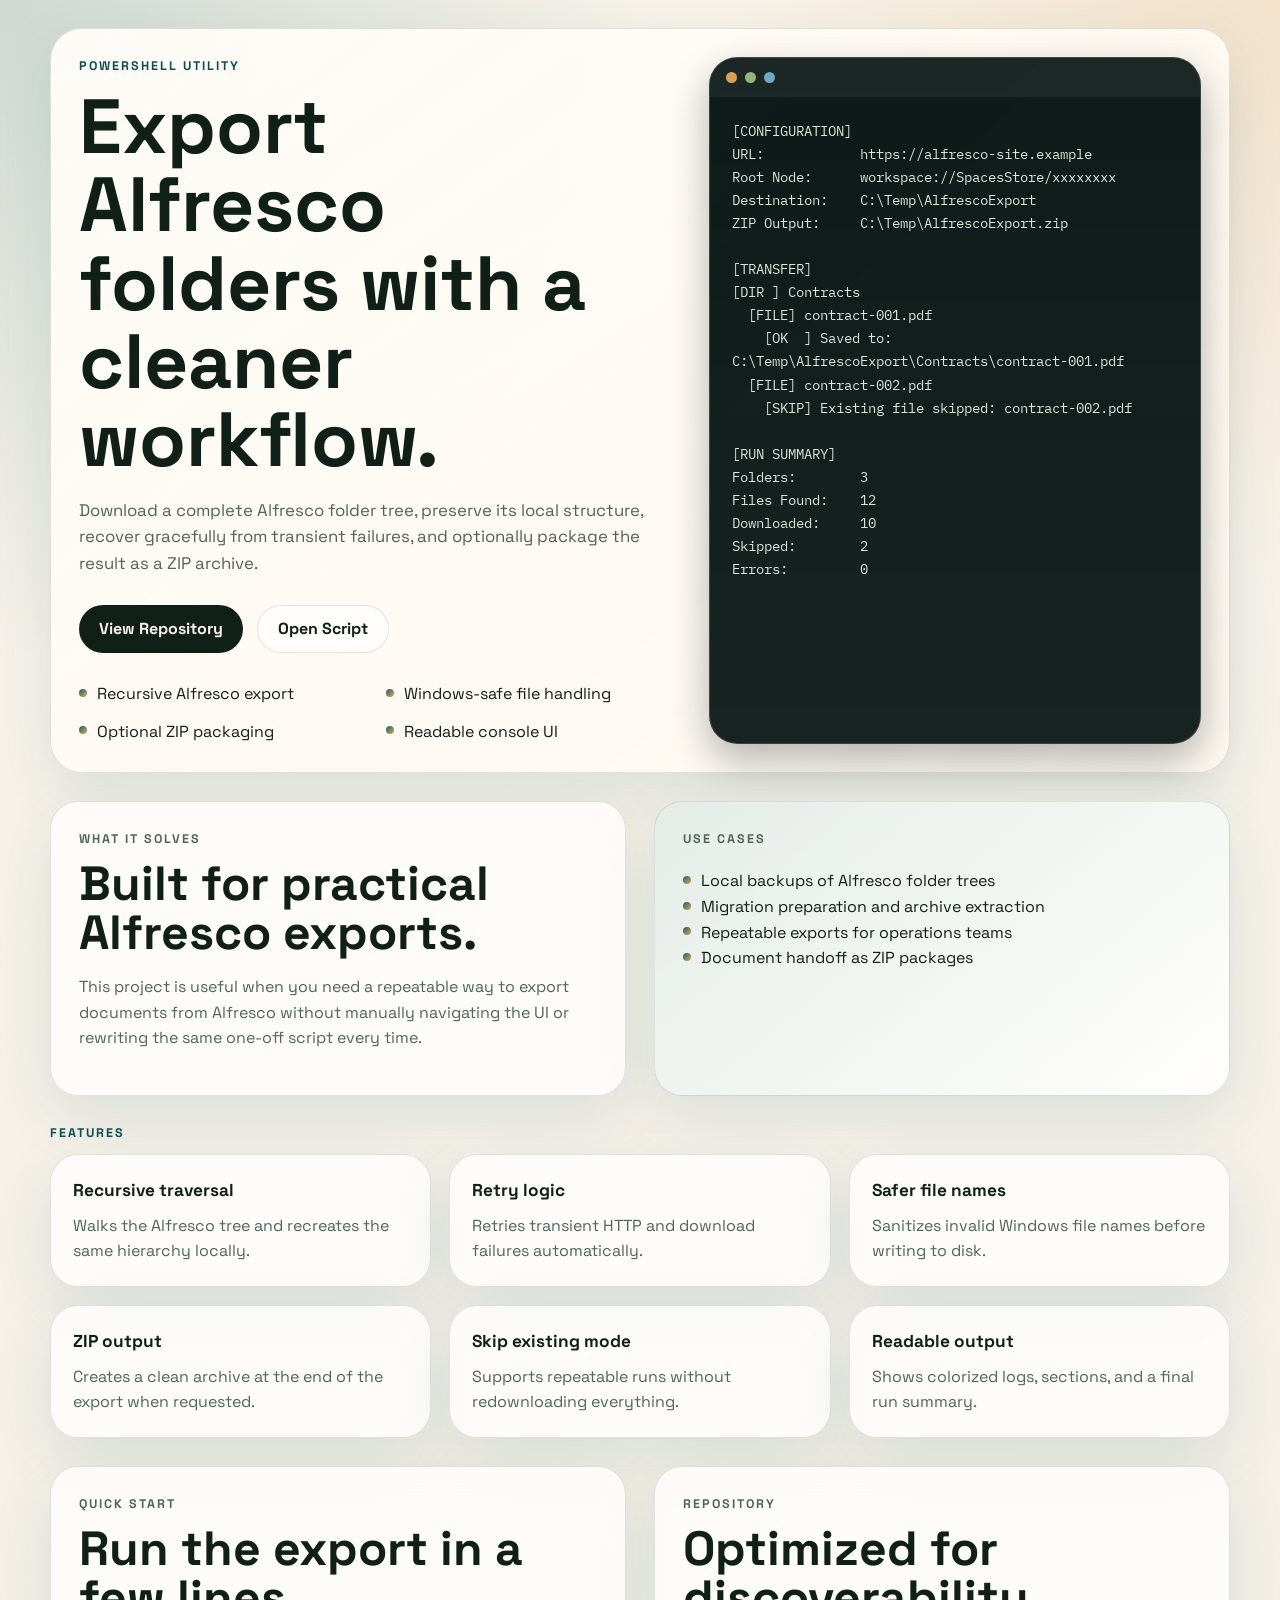
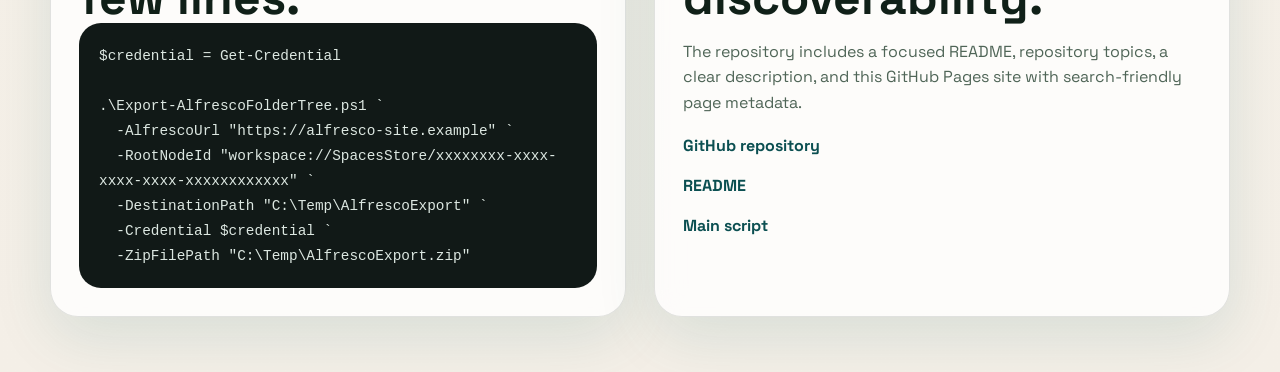
==== docs/index.html @ 6d2b9424 "Add GitHub Pages landing page for discoverability" ====
<!DOCTYPE html>
<html lang="en">
<head>
  <meta charset="utf-8">
  <meta name="viewport" content="width=device-width, initial-scale=1">
  <title>ExportAlfrescoTree | PowerShell Alfresco Export Script</title>
  <meta name="description" content="PowerShell script to export an Alfresco folder tree with preserved structure, retry logic, Windows-safe file names, and optional ZIP packaging.">
  <meta name="robots" content="index,follow,max-image-preview:large">
  <link rel="canonical" href="https://os3rvno.github.io/ExportAlfrescoTree/">
  <meta property="og:type" content="website">
  <meta property="og:title" content="ExportAlfrescoTree">
  <meta property="og:description" content="Export an Alfresco folder tree with PowerShell, preserve the structure locally, and optionally package it as ZIP.">
  <meta property="og:url" content="https://os3rvno.github.io/ExportAlfrescoTree/">
  <meta property="og:site_name" content="ExportAlfrescoTree">
  <meta name="twitter:card" content="summary_large_image">
  <meta name="twitter:title" content="ExportAlfrescoTree">
  <meta name="twitter:description" content="PowerShell script for exporting Alfresco folder trees with retries, clean logs, and optional ZIP output.">
  <link rel="preconnect" href="https://fonts.googleapis.com">
  <link rel="preconnect" href="https://fonts.gstatic.com" crossorigin>
  <link href="https://fonts.googleapis.com/css2?family=Space+Grotesk:wght@400;500;700&family=IBM+Plex+Mono:wght@400;500&display=swap" rel="stylesheet">
  <link rel="stylesheet" href="styles.css">
  <script type="application/ld+json">
    {
      "@context": "https://schema.org",
      "@type": "SoftwareSourceCode",
      "name": "ExportAlfrescoTree",
      "codeRepository": "https://github.com/OS3RVNO/ExportAlfrescoTree",
      "license": "https://unlicense.org/",
      "programmingLanguage": "PowerShell",
      "runtimePlatform": "Windows PowerShell 5.1+, PowerShell 7+",
      "description": "PowerShell script to export an Alfresco folder tree with preserved structure, retry logic, safe file naming, and optional ZIP packaging.",
      "keywords": [
        "alfresco export",
        "powershell script",
        "alfresco backup",
        "rest api",
        "windows automation",
        "zip export"
      ],
      "author": {
        "@type": "Person",
        "name": "OS3RVNO"
      }
    }
  </script>
</head>
<body>
  <div class="site-shell">
    <header class="hero">
      <div class="hero-copy">
        <p class="eyebrow">PowerShell Utility</p>
        <h1>Export Alfresco folders with a cleaner workflow.</h1>
        <p class="lead">
          Download a complete Alfresco folder tree, preserve its local structure,
          recover gracefully from transient failures, and optionally package the
          result as a ZIP archive.
        </p>
        <div class="actions">
          <a class="button primary" href="https://github.com/OS3RVNO/ExportAlfrescoTree">View Repository</a>
          <a class="button secondary" href="https://github.com/OS3RVNO/ExportAlfrescoTree/blob/main/Export-AlfrescoFolderTree.ps1">Open Script</a>
        </div>
        <ul class="hero-points">
          <li>Recursive Alfresco export</li>
          <li>Windows-safe file handling</li>
          <li>Optional ZIP packaging</li>
          <li>Readable console UI</li>
        </ul>
      </div>

      <div class="hero-panel" aria-label="Console preview">
        <div class="terminal">
          <div class="terminal-bar">
            <span></span><span></span><span></span>
          </div>
          <pre>[CONFIGURATION]
URL:            https://alfresco-site.example
Root Node:      workspace://SpacesStore/xxxxxxxx
Destination:    C:\Temp\AlfrescoExport
ZIP Output:     C:\Temp\AlfrescoExport.zip

[TRANSFER]
[DIR ] Contracts
  [FILE] contract-001.pdf
    [OK  ] Saved to: C:\Temp\AlfrescoExport\Contracts\contract-001.pdf
  [FILE] contract-002.pdf
    [SKIP] Existing file skipped: contract-002.pdf

[RUN SUMMARY]
Folders:        3
Files Found:    12
Downloaded:     10
Skipped:        2
Errors:         0</pre>
        </div>
      </div>
    </header>

    <main>
      <section class="section grid-two">
        <article class="card">
          <p class="section-label">What It Solves</p>
          <h2>Built for practical Alfresco exports.</h2>
          <p>
            This project is useful when you need a repeatable way to export
            documents from Alfresco without manually navigating the UI or
            rewriting the same one-off script every time.
          </p>
        </article>

        <article class="card accent">
          <p class="section-label">Use Cases</p>
          <ul class="feature-list">
            <li>Local backups of Alfresco folder trees</li>
            <li>Migration preparation and archive extraction</li>
            <li>Repeatable exports for operations teams</li>
            <li>Document handoff as ZIP packages</li>
          </ul>
        </article>
      </section>

      <section class="section">
        <p class="section-label">Features</p>
        <div class="feature-grid">
          <article class="feature-card">
            <h3>Recursive traversal</h3>
            <p>Walks the Alfresco tree and recreates the same hierarchy locally.</p>
          </article>
          <article class="feature-card">
            <h3>Retry logic</h3>
            <p>Retries transient HTTP and download failures automatically.</p>
          </article>
          <article class="feature-card">
            <h3>Safer file names</h3>
            <p>Sanitizes invalid Windows file names before writing to disk.</p>
          </article>
          <article class="feature-card">
            <h3>ZIP output</h3>
            <p>Creates a clean archive at the end of the export when requested.</p>
          </article>
          <article class="feature-card">
            <h3>Skip existing mode</h3>
            <p>Supports repeatable runs without redownloading everything.</p>
          </article>
          <article class="feature-card">
            <h3>Readable output</h3>
            <p>Shows colorized logs, sections, and a final run summary.</p>
          </article>
        </div>
      </section>

      <section class="section grid-two">
        <article class="card">
          <p class="section-label">Quick Start</p>
          <h2>Run the export in a few lines.</h2>
          <pre class="code-block"><code>$credential = Get-Credential

.\Export-AlfrescoFolderTree.ps1 `
  -AlfrescoUrl "https://alfresco-site.example" `
  -RootNodeId "workspace://SpacesStore/xxxxxxxx-xxxx-xxxx-xxxx-xxxxxxxxxxxx" `
  -DestinationPath "C:\Temp\AlfrescoExport" `
  -Credential $credential `
  -ZipFilePath "C:\Temp\AlfrescoExport.zip"</code></pre>
        </article>

        <article class="card">
          <p class="section-label">Repository</p>
          <h2>Optimized for discoverability.</h2>
          <p>
            The repository includes a focused README, repository topics, a clear
            description, and this GitHub Pages site with search-friendly page metadata.
          </p>
          <div class="link-stack">
            <a href="https://github.com/OS3RVNO/ExportAlfrescoTree">GitHub repository</a>
            <a href="https://github.com/OS3RVNO/ExportAlfrescoTree/blob/main/README.md">README</a>
            <a href="https://github.com/OS3RVNO/ExportAlfrescoTree/blob/main/Export-AlfrescoFolderTree.ps1">Main script</a>
          </div>
        </article>
      </section>
    </main>
  </div>
</body>
</html>
---- docs/styles.css ----
:root {
  --bg: #f4efe7;
  --surface: rgba(255, 255, 255, 0.78);
  --surface-strong: #fffdf8;
  --ink: #102018;
  --muted: #4f6557;
  --line: rgba(16, 32, 24, 0.12);
  --accent: #116466;
  --accent-strong: #0b4f51;
  --warm: #e2a458;
  --shadow: 0 20px 60px rgba(17, 100, 102, 0.12);
}

* {
  box-sizing: border-box;
}

html {
  scroll-behavior: smooth;
}

body {
  margin: 0;
  min-height: 100vh;
  color: var(--ink);
  background:
    radial-gradient(circle at top left, rgba(17, 100, 102, 0.18), transparent 28%),
    radial-gradient(circle at top right, rgba(226, 164, 88, 0.22), transparent 24%),
    linear-gradient(180deg, #f8f3ea 0%, var(--bg) 100%);
  font-family: "Space Grotesk", sans-serif;
  line-height: 1.6;
}

a {
  color: inherit;
}

.site-shell {
  width: min(1180px, calc(100% - 32px));
  margin: 0 auto;
  padding: 28px 0 64px;
}

.hero {
  display: grid;
  grid-template-columns: 1.1fr 0.9fr;
  gap: 28px;
  align-items: stretch;
  padding: 28px;
  border: 1px solid var(--line);
  border-radius: 32px;
  background: linear-gradient(145deg, rgba(255, 253, 248, 0.94), rgba(255, 249, 241, 0.88));
  box-shadow: var(--shadow);
}

.eyebrow,
.section-label {
  margin: 0 0 10px;
  color: var(--accent-strong);
  font-size: 0.78rem;
  font-weight: 700;
  letter-spacing: 0.16em;
  text-transform: uppercase;
}

.hero h1,
.card h2 {
  margin: 0;
  line-height: 1.02;
}

.hero h1 {
  max-width: 11ch;
  font-size: clamp(2.6rem, 6vw, 5.6rem);
}

.lead {
  max-width: 62ch;
  margin: 18px 0 0;
  color: var(--muted);
  font-size: 1.05rem;
}

.actions {
  display: flex;
  flex-wrap: wrap;
  gap: 14px;
  margin-top: 28px;
}

.button {
  display: inline-flex;
  align-items: center;
  justify-content: center;
  min-height: 48px;
  padding: 0 20px;
  border-radius: 999px;
  text-decoration: none;
  font-weight: 700;
}

.button.primary {
  background: var(--ink);
  color: #f7f3ec;
}

.button.secondary {
  border: 1px solid var(--line);
  background: rgba(255, 255, 255, 0.7);
}

.hero-points {
  display: grid;
  grid-template-columns: repeat(2, minmax(0, 1fr));
  gap: 12px;
  padding: 0;
  margin: 28px 0 0;
  list-style: none;
}

.hero-points li,
.feature-list li {
  position: relative;
  padding-left: 18px;
}

.hero-points li::before,
.feature-list li::before {
  content: "";
  position: absolute;
  left: 0;
  top: 0.72em;
  width: 8px;
  height: 8px;
  border-radius: 50%;
  background: linear-gradient(135deg, var(--accent), var(--warm));
  transform: translateY(-50%);
}

.hero-panel {
  display: flex;
}

.terminal {
  width: 100%;
  border: 1px solid rgba(255, 255, 255, 0.18);
  border-radius: 28px;
  overflow: hidden;
  background:
    linear-gradient(180deg, rgba(10, 22, 20, 0.98), rgba(10, 22, 20, 0.94)),
    linear-gradient(140deg, rgba(17, 100, 102, 0.28), transparent 40%);
  box-shadow: 0 16px 40px rgba(6, 17, 17, 0.3);
}

.terminal-bar {
  display: flex;
  gap: 8px;
  padding: 14px 16px;
  background: rgba(255, 255, 255, 0.06);
}

.terminal-bar span {
  width: 11px;
  height: 11px;
  border-radius: 50%;
  background: #d8a054;
}

.terminal-bar span:nth-child(2) {
  background: #93b579;
}

.terminal-bar span:nth-child(3) {
  background: #6da9c0;
}

.terminal pre,
.code-block {
  margin: 0;
  white-space: pre-wrap;
  overflow: auto;
  font-family: "IBM Plex Mono", monospace;
}

.terminal pre {
  padding: 22px 22px 26px;
  color: #d8e7da;
  font-size: 0.9rem;
}

.section {
  margin-top: 28px;
}

.grid-two {
  display: grid;
  grid-template-columns: repeat(2, minmax(0, 1fr));
  gap: 28px;
}

.card,
.feature-card {
  border: 1px solid var(--line);
  border-radius: 28px;
  background: var(--surface);
  backdrop-filter: blur(14px);
  box-shadow: var(--shadow);
}

.card {
  padding: 28px;
}

.card.accent {
  background:
    linear-gradient(140deg, rgba(17, 100, 102, 0.11), rgba(255, 255, 255, 0.74)),
    var(--surface-strong);
}

.card h2 {
  font-size: clamp(1.8rem, 4vw, 3rem);
}

.card p {
  color: var(--muted);
}

.feature-list {
  margin: 18px 0 0;
  padding: 0;
  list-style: none;
}

.feature-grid {
  display: grid;
  grid-template-columns: repeat(3, minmax(0, 1fr));
  gap: 18px;
}

.feature-card {
  padding: 22px;
}

.feature-card h3 {
  margin: 0 0 8px;
  font-size: 1.08rem;
}

.feature-card p {
  margin: 0;
  color: var(--muted);
}

.code-block {
  padding: 20px;
  border-radius: 22px;
  background: #111917;
  color: #dce7e1;
  font-size: 0.9rem;
}

.link-stack {
  display: grid;
  gap: 14px;
  margin-top: 18px;
}

.link-stack a {
  text-decoration: none;
  font-weight: 700;
  color: var(--accent-strong);
}

@media (max-width: 960px) {
  .hero,
  .grid-two,
  .feature-grid {
    grid-template-columns: 1fr;
  }

  .hero h1 {
    max-width: none;
  }
}

@media (max-width: 640px) {
  .site-shell {
    width: min(100% - 20px, 1180px);
    padding-top: 20px;
  }

  .hero,
  .card,
  .feature-card {
    border-radius: 22px;
  }

  .hero {
    padding: 22px;
  }

  .hero-points {
    grid-template-columns: 1fr;
  }

  .actions {
    flex-direction: column;
  }

  .button {
    width: 100%;
  }
}
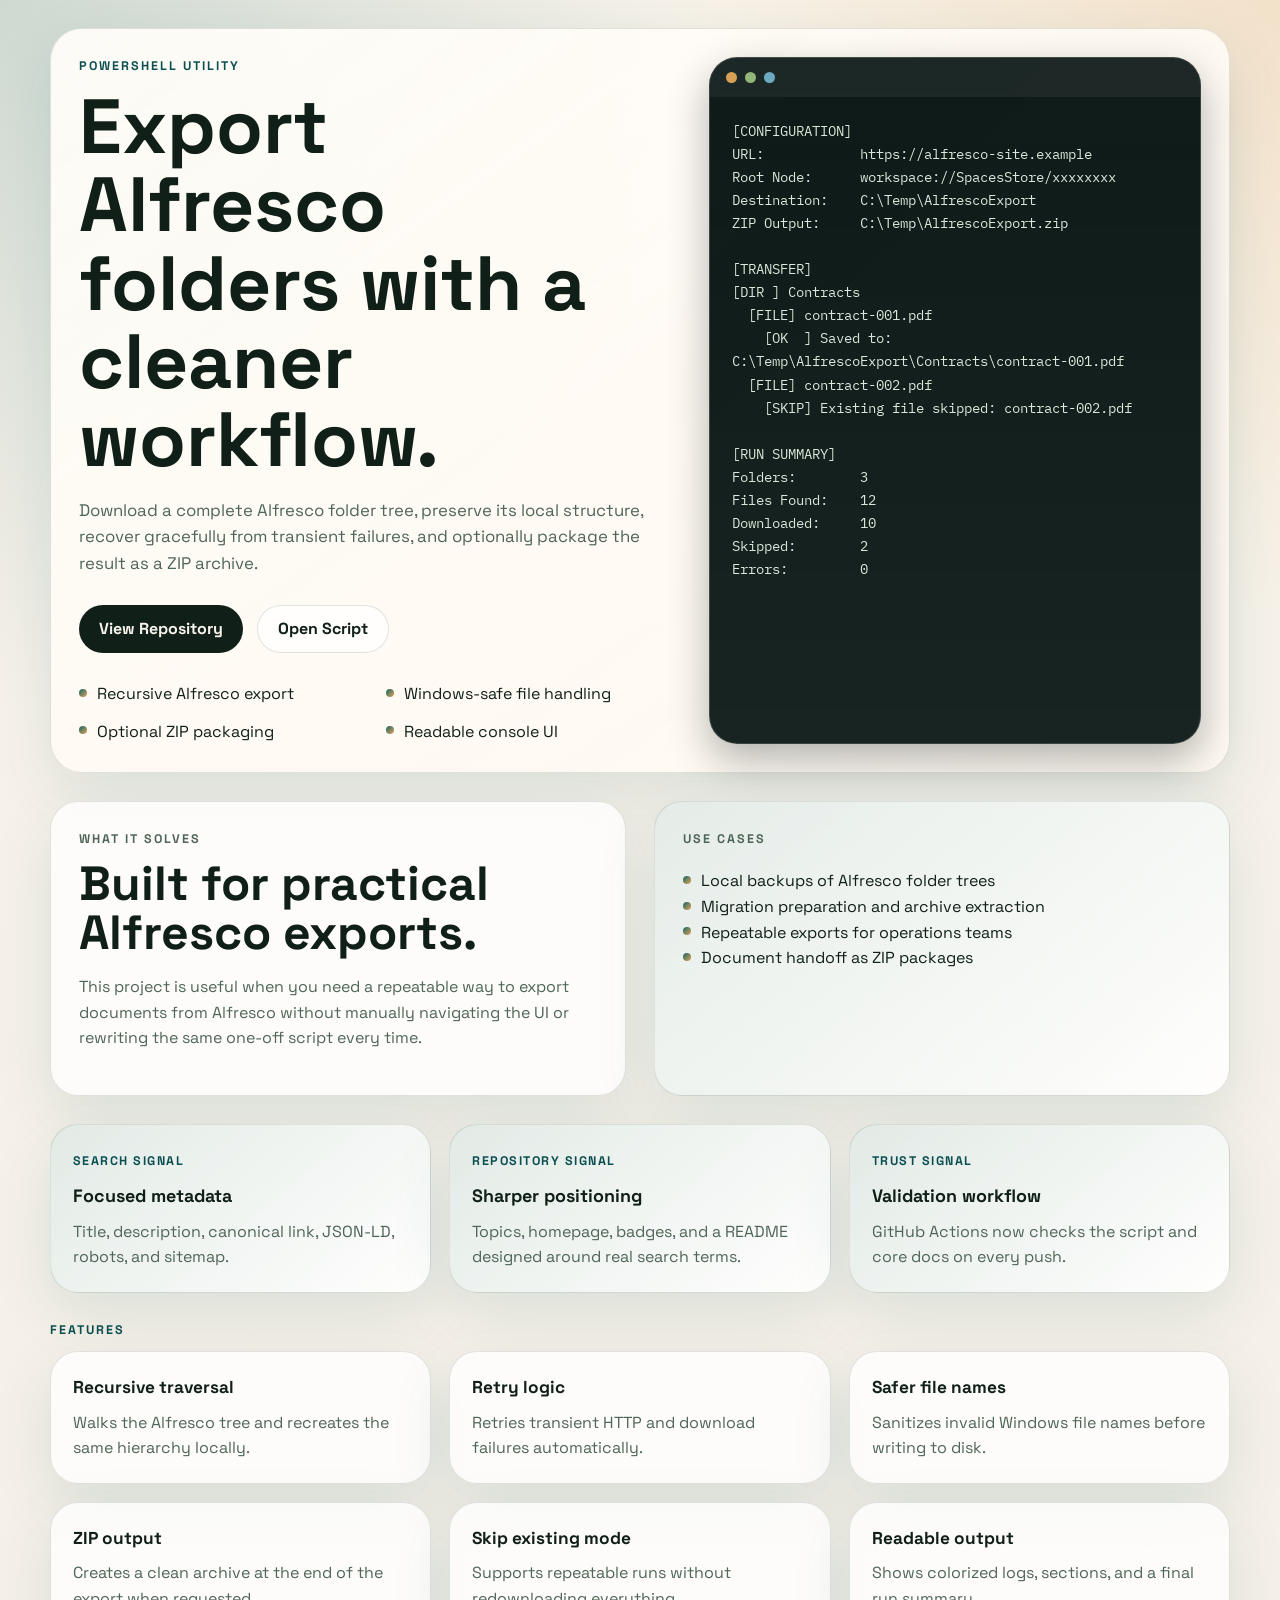
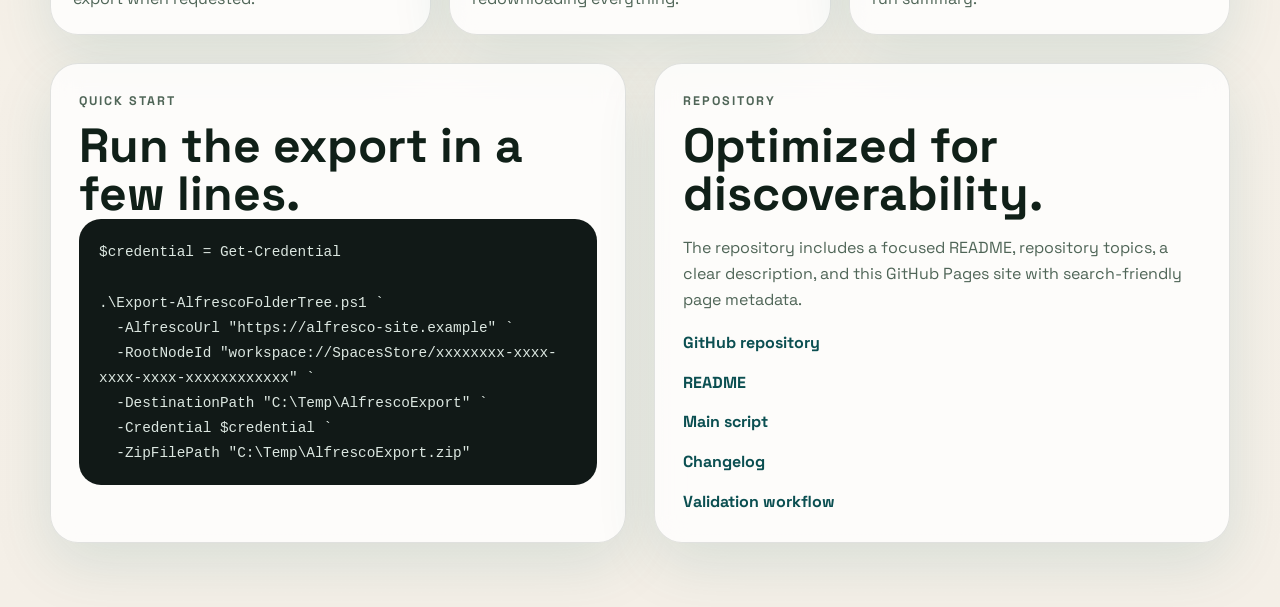
==== commit e6ecf7b8: "Add branding, assets, and validation workflow" ====
--- a/docs/index.html
+++ b/docs/index.html
@@ -6,15 +6,19 @@
   <title>ExportAlfrescoTree | PowerShell Alfresco Export Script</title>
   <meta name="description" content="PowerShell script to export an Alfresco folder tree with preserved structure, retry logic, Windows-safe file names, and optional ZIP packaging.">
   <meta name="robots" content="index,follow,max-image-preview:large">
+  <meta name="theme-color" content="#116466">
   <link rel="canonical" href="https://os3rvno.github.io/ExportAlfrescoTree/">
+  <link rel="icon" href="assets/favicon.svg" type="image/svg+xml">
   <meta property="og:type" content="website">
   <meta property="og:title" content="ExportAlfrescoTree">
   <meta property="og:description" content="Export an Alfresco folder tree with PowerShell, preserve the structure locally, and optionally package it as ZIP.">
   <meta property="og:url" content="https://os3rvno.github.io/ExportAlfrescoTree/">
   <meta property="og:site_name" content="ExportAlfrescoTree">
+  <meta property="og:image" content="https://os3rvno.github.io/ExportAlfrescoTree/assets/hero-preview.svg">
   <meta name="twitter:card" content="summary_large_image">
   <meta name="twitter:title" content="ExportAlfrescoTree">
   <meta name="twitter:description" content="PowerShell script for exporting Alfresco folder trees with retries, clean logs, and optional ZIP output.">
+  <meta name="twitter:image" content="https://os3rvno.github.io/ExportAlfrescoTree/assets/hero-preview.svg">
   <link rel="preconnect" href="https://fonts.googleapis.com">
   <link rel="preconnect" href="https://fonts.gstatic.com" crossorigin>
   <link href="https://fonts.googleapis.com/css2?family=Space+Grotesk:wght@400;500;700&family=IBM+Plex+Mono:wght@400;500&display=swap" rel="stylesheet">
@@ -118,6 +122,24 @@
         </article>
       </section>
 
+      <section class="section signal-strip">
+        <div class="signal-card">
+          <span class="signal-kicker">Search Signal</span>
+          <strong>Focused metadata</strong>
+          <p>Title, description, canonical link, JSON-LD, robots, and sitemap.</p>
+        </div>
+        <div class="signal-card">
+          <span class="signal-kicker">Repository Signal</span>
+          <strong>Sharper positioning</strong>
+          <p>Topics, homepage, badges, and a README designed around real search terms.</p>
+        </div>
+        <div class="signal-card">
+          <span class="signal-kicker">Trust Signal</span>
+          <strong>Validation workflow</strong>
+          <p>GitHub Actions now checks the script and core docs on every push.</p>
+        </div>
+      </section>
+
       <section class="section">
         <p class="section-label">Features</p>
         <div class="feature-grid">
@@ -173,6 +195,8 @@
             <a href="https://github.com/OS3RVNO/ExportAlfrescoTree">GitHub repository</a>
             <a href="https://github.com/OS3RVNO/ExportAlfrescoTree/blob/main/README.md">README</a>
             <a href="https://github.com/OS3RVNO/ExportAlfrescoTree/blob/main/Export-AlfrescoFolderTree.ps1">Main script</a>
+            <a href="https://github.com/OS3RVNO/ExportAlfrescoTree/blob/main/CHANGELOG.md">Changelog</a>
+            <a href="https://github.com/OS3RVNO/ExportAlfrescoTree/actions/workflows/validate.yml">Validation workflow</a>
           </div>
         </article>
       </section>
--- a/docs/styles.css
+++ b/docs/styles.css
@@ -192,6 +192,12 @@
   margin-top: 28px;
 }
 
+.signal-strip {
+  display: grid;
+  grid-template-columns: repeat(3, minmax(0, 1fr));
+  gap: 18px;
+}
+
 .grid-two {
   display: grid;
   grid-template-columns: repeat(2, minmax(0, 1fr));
@@ -199,7 +205,8 @@
 }
 
 .card,
-.feature-card {
+.feature-card,
+.signal-card {
   border: 1px solid var(--line);
   border-radius: 28px;
   background: var(--surface);
@@ -239,6 +246,34 @@
 
 .feature-card {
   padding: 22px;
+}
+
+.signal-card {
+  padding: 22px;
+  background:
+    linear-gradient(140deg, rgba(17, 100, 102, 0.12), rgba(255, 255, 255, 0.82)),
+    var(--surface-strong);
+}
+
+.signal-kicker {
+  display: inline-block;
+  margin-bottom: 10px;
+  color: var(--accent-strong);
+  font-size: 0.78rem;
+  font-weight: 700;
+  letter-spacing: 0.12em;
+  text-transform: uppercase;
+}
+
+.signal-card strong {
+  display: block;
+  margin-bottom: 8px;
+  font-size: 1.12rem;
+}
+
+.signal-card p {
+  margin: 0;
+  color: var(--muted);
 }
 
 .feature-card h3 {
@@ -274,6 +309,7 @@
 @media (max-width: 960px) {
   .hero,
   .grid-two,
+  .signal-strip,
   .feature-grid {
     grid-template-columns: 1fr;
   }
